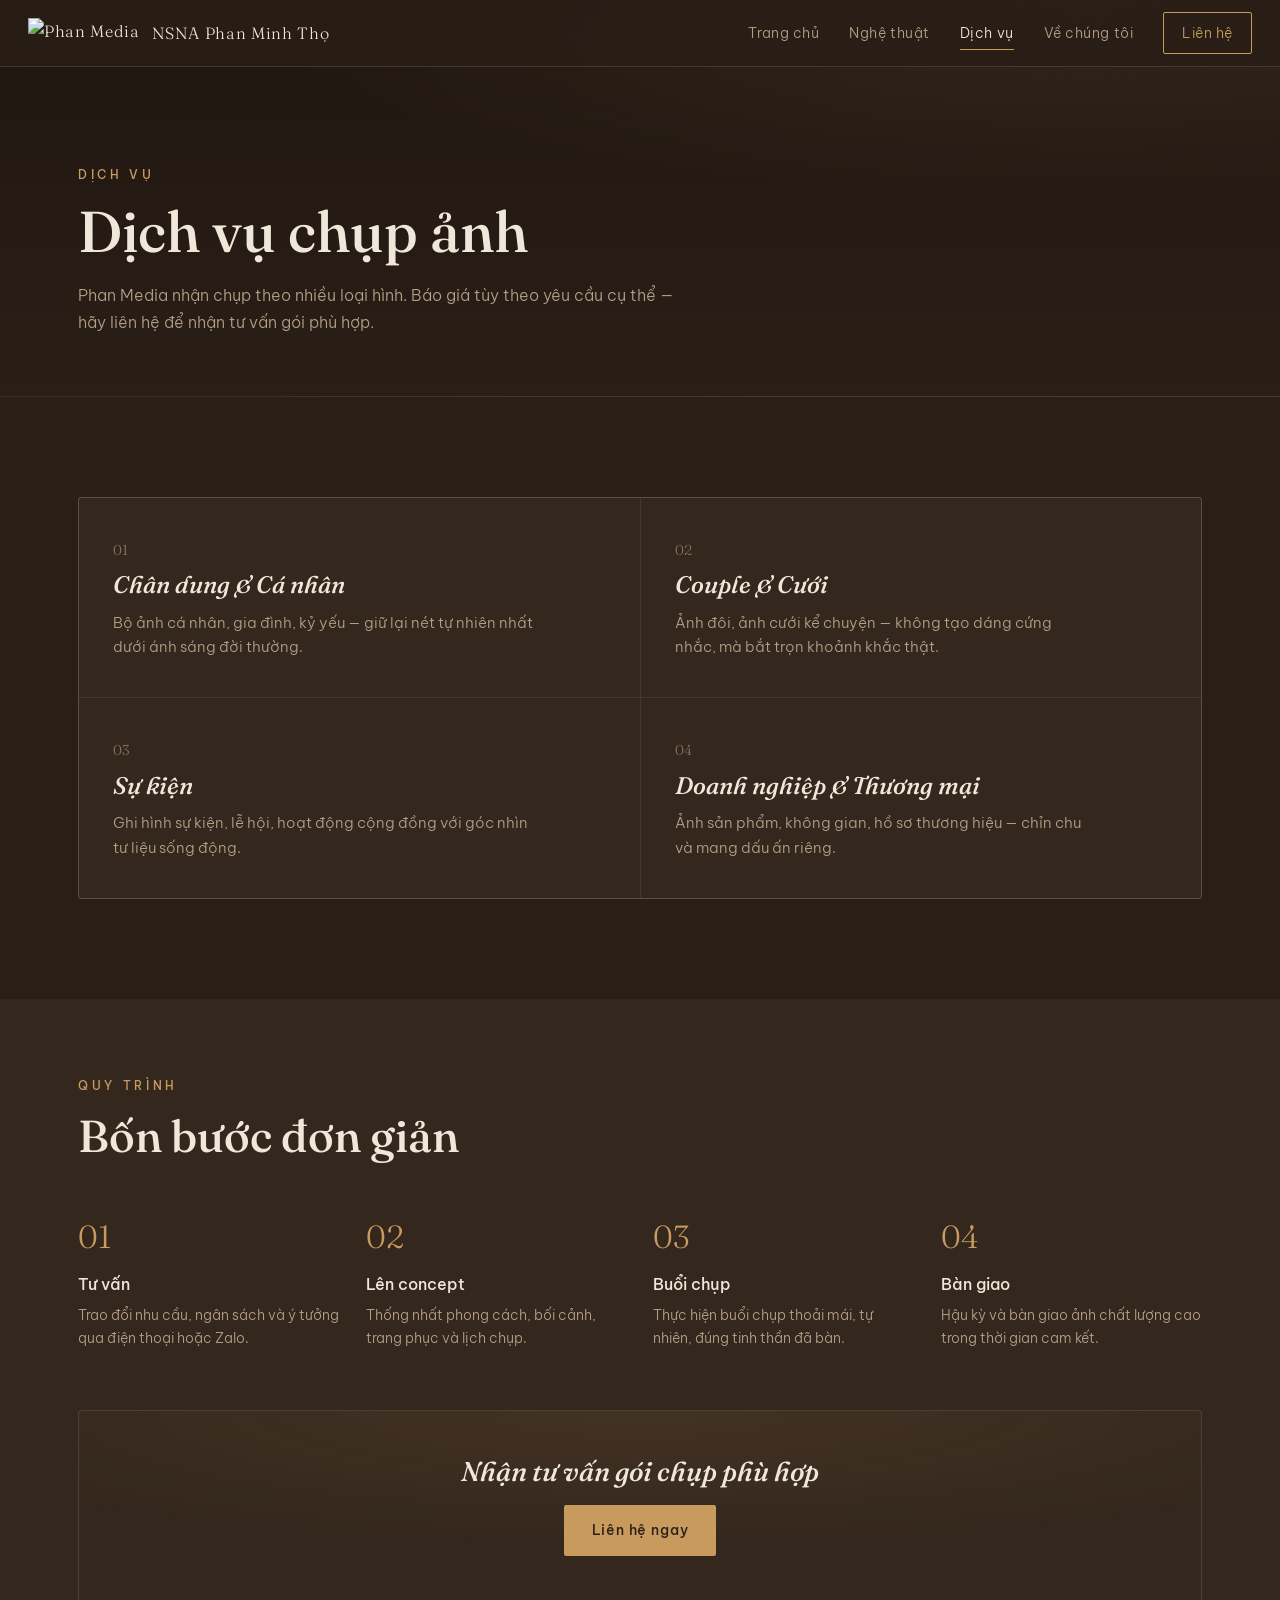
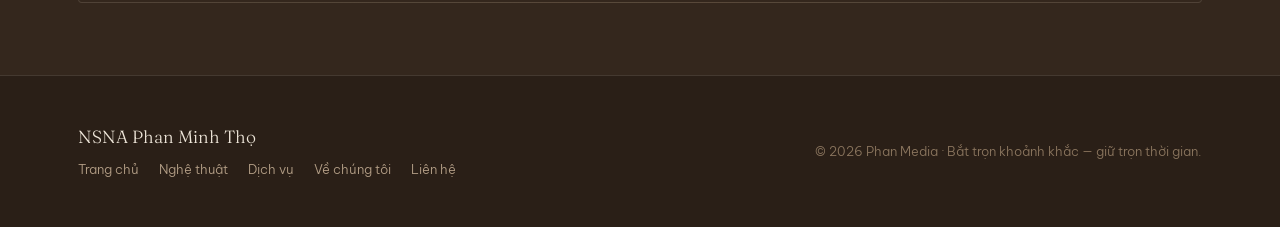
==== dich-vu.html @ a4f82cf8 "Add files via upload" ====
<!DOCTYPE html>
<html lang="vi">
<head>
<meta charset="UTF-8" />
<meta name="viewport" content="width=device-width, initial-scale=1.0" />
<title>Dịch vụ · NSNA Phan Minh Thọ — Phan Media</title>
<meta name="description" content="NSNA Phan Minh Thọ — Phan Media. Nhiếp ảnh nghệ thuật và dịch vụ chụp ảnh: chân dung, cưới, sự kiện, thương mại. Bắt trọn khoảnh khắc, giữ trọn thời gian." />
<meta property="og:title" content="Dịch vụ · NSNA Phan Minh Thọ — Phan Media" />
<meta property="og:description" content="Bắt trọn khoảnh khắc, giữ trọn thời gian." />
<link rel="stylesheet" href="style.css" />
</head>
<body>
<nav class="nav solid" id="nav">
  <a class="brand" href="index.html">
    <img class="brand-logo" src="images/logo.png" alt="Phan Media" />
    <span class="brand-name">NSNA Phan Minh Thọ</span>
  </a>
  <div class="nav-links" id="navLinks">
    <a href="index.html">Trang chủ</a>
    <a href="nghe-thuat.html">Nghệ thuật</a>
    <a href="dich-vu.html" class="active">Dịch vụ</a>
    <a href="ve-chung-toi.html">Về chúng tôi</a>
    <a href="lien-he.html" class="nav-cta">Liên hệ</a>
  </div>
  <button class="burger" id="burger" aria-label="Mở menu" aria-expanded="false"><span></span><span></span><span></span></button>
</nav>
<header class="page-head">
  <div class="wrap">
    <span class="eyebrow">Dịch vụ</span>
    <h1>Dịch vụ chụp ảnh</h1>
    <p>Phan Media nhận chụp theo nhiều loại hình. Báo giá tùy theo yêu cầu cụ thể — hãy liên hệ để nhận tư vấn gói phù hợp.</p>
  </div>
</header>

<section class="section">
  <div class="wrap">
    <div class="svc-grid">
      <div class="svc reveal"><span class="no">01</span><h3>Chân dung &amp; Cá nhân</h3><p>Bộ ảnh cá nhân, gia đình, kỷ yếu — giữ lại nét tự nhiên nhất dưới ánh sáng đời thường.</p></div>
      <div class="svc reveal"><span class="no">02</span><h3>Couple &amp; Cưới</h3><p>Ảnh đôi, ảnh cưới kể chuyện — không tạo dáng cứng nhắc, mà bắt trọn khoảnh khắc thật.</p></div>
      <div class="svc reveal"><span class="no">03</span><h3>Sự kiện</h3><p>Ghi hình sự kiện, lễ hội, hoạt động cộng đồng với góc nhìn tư liệu sống động.</p></div>
      <div class="svc reveal"><span class="no">04</span><h3>Doanh nghiệp &amp; Thương mại</h3><p>Ảnh sản phẩm, không gian, hồ sơ thương hiệu — chỉn chu và mang dấu ấn riêng.</p></div>
    </div>
  </div>
</section>

<section class="section alt tight">
  <div class="wrap">
    <div class="section-head reveal"><span class="eyebrow">Quy trình</span><h2>Bốn bước đơn giản</h2></div>
    <div class="process">
      <div class="step reveal"><div class="n">01</div><h4>Tư vấn</h4><p>Trao đổi nhu cầu, ngân sách và ý tưởng qua điện thoại hoặc Zalo.</p></div>
      <div class="step reveal"><div class="n">02</div><h4>Lên concept</h4><p>Thống nhất phong cách, bối cảnh, trang phục và lịch chụp.</p></div>
      <div class="step reveal"><div class="n">03</div><h4>Buổi chụp</h4><p>Thực hiện buổi chụp thoải mái, tự nhiên, đúng tinh thần đã bàn.</p></div>
      <div class="step reveal"><div class="n">04</div><h4>Bàn giao</h4><p>Hậu kỳ và bàn giao ảnh chất lượng cao trong thời gian cam kết.</p></div>
    </div>
    <div class="cta-band reveal">
      <h3>Nhận tư vấn gói chụp phù hợp</h3>
      <a class="btn btn-primary" href="lien-he.html">Liên hệ ngay</a>
    </div>
  </div>
</section>
<footer class="footer">
  <div class="wrap footer-in">
    <div class="fcol">
      <span class="fb">NSNA Phan Minh Thọ</span>
      <div class="fnav"><a href="index.html">Trang chủ</a><a href="nghe-thuat.html">Nghệ thuật</a><a href="dich-vu.html">Dịch vụ</a><a href="ve-chung-toi.html">Về chúng tôi</a><a href="lien-he.html">Liên hệ</a></div>
    </div>
    <small>© 2026 Phan Media · Bắt trọn khoảnh khắc — giữ trọn thời gian.</small>
  </div>
</footer>
<script src="script.js"></script>
</body>
</html>
---- style.css ----
/* ============================================================
   Phan Media — NSNA Phan Minh Thọ
   Shared stylesheet (dark earth gallery)
   ============================================================ */
@import url('https://fonts.googleapis.com/css2?family=Fraunces:ital,opsz,wght@0,9..144,400;0,9..144,500;0,9..144,600;1,9..144,400&family=Be+Vietnam+Pro:wght@300;400;500;600&display=swap');

:root{
  --ink:#2a1f17;        /* nền nâu đất trầm (Thổ) */
  --ink-2:#34271d;      /* panel nâu */
  --ink-3:#3d2e22;      /* khung ảnh */
  --bone:#efe7da;       /* chữ chính - trắng kem */
  --muted:#b39e86;      /* chữ phụ */
  --muted-2:#8a755e;    /* chữ rất phụ */
  --sand:#c89a5e;       /* nhấn vàng đất */
  --sand-soft:#ddbb86;
  --line:rgba(239,231,218,0.13);
  --line-2:rgba(239,231,218,0.06);
  --maxw:1180px;
  --ease:cubic-bezier(.2,.7,.2,1);
}

*{box-sizing:border-box;}
html{scroll-behavior:smooth;}
body{
  margin:0;background:var(--ink);color:var(--bone);
  font-family:"Be Vietnam Pro",system-ui,"Segoe UI",sans-serif;
  font-weight:300;line-height:1.65;-webkit-font-smoothing:antialiased;overflow-x:hidden;
}
img{max-width:100%;display:block;}
a{color:inherit;text-decoration:none;}
.wrap{max-width:var(--maxw);margin:0 auto;padding:0 28px;}
.eyebrow{font-size:.72rem;letter-spacing:.32em;text-transform:uppercase;color:var(--sand);font-weight:500;}
h1,h2,h3{font-family:"Fraunces",Georgia,serif;font-weight:500;line-height:1.1;margin:0;}

/* ---------------- NAV ---------------- */
.nav{
  position:fixed;top:0;left:0;right:0;z-index:50;
  display:flex;align-items:center;justify-content:space-between;padding:18px 28px;
  transition:background .4s var(--ease),padding .4s var(--ease),border-color .4s var(--ease);
  border-bottom:1px solid transparent;
}
.nav.scrolled,.nav.solid{
  background:rgba(42,31,23,.9);backdrop-filter:blur(12px);
  padding:12px 28px;border-bottom:1px solid var(--line);
}
.brand{display:flex;align-items:center;gap:12px;font-family:"Fraunces",serif;font-size:1.02rem;letter-spacing:.04em;}
.brand-logo{height:30px;width:auto;display:block;}
.brand-name{color:var(--bone);}          /* tất cả một màu trắng kem */
.brand-name b{color:var(--bone);font-weight:600;}
.nav-links{display:flex;gap:30px;align-items:center;}
.nav-links a{font-size:.85rem;letter-spacing:.04em;color:var(--muted);transition:color .25s;position:relative;}
.nav-links a:hover{color:var(--bone);}
.nav-links a.active{color:var(--bone);}
.nav-links a.active::after{
  content:"";position:absolute;left:0;right:0;bottom:-6px;height:1px;background:var(--sand);
}
.nav-cta{
  border:1px solid var(--sand);color:var(--sand)!important;padding:9px 18px;border-radius:2px;
  font-size:.8rem;letter-spacing:.06em;transition:background .25s,color .25s;
}
.nav-cta:hover{background:var(--sand);color:var(--ink)!important;}
.nav-cta.active::after{display:none;}
.burger{display:none;background:none;border:0;cursor:pointer;padding:8px;z-index:60;}
.burger span{display:block;width:24px;height:1.5px;background:var(--bone);margin:5px 0;transition:.3s;}

/* ---------------- BUTTONS ---------------- */
.btn{display:inline-block;padding:14px 28px;border-radius:2px;font-size:.86rem;letter-spacing:.06em;transition:.25s var(--ease);cursor:pointer;}
.btn-primary{background:var(--sand);color:var(--ink);font-weight:500;}
.btn-primary:hover{background:var(--sand-soft);transform:translateY(-2px);}
.btn-ghost{border:1px solid var(--line);color:var(--bone);}
.btn-ghost:hover{border-color:var(--bone);transform:translateY(-2px);}

/* ---------------- HOME HERO ---------------- */
.hero{
  position:relative;min-height:100vh;display:flex;align-items:flex-end;padding:0 0 9vh;
  background:linear-gradient(105deg,rgba(28,20,14,.86) 0%,rgba(28,20,14,.5) 46%,rgba(28,20,14,.12) 100%),
             url('images/hero.jpg') center/cover no-repeat;
}
.hero::after{content:"";position:absolute;inset:0;pointer-events:none;
  background:linear-gradient(180deg,rgba(42,31,23,.15) 0%,rgba(42,31,23,.02) 40%,rgba(42,31,23,.9) 100%);}
.hero-inner{position:relative;z-index:2;}
.hero h1{font-size:clamp(2.6rem,7vw,5.6rem);font-weight:500;letter-spacing:-.01em;margin:.4rem 0 .2rem;color:var(--bone);}
.hero h1 .nsna{display:block;font-family:"Be Vietnam Pro",sans-serif;font-style:normal;
  font-size:.2em;letter-spacing:.34em;font-weight:500;color:var(--bone);margin-bottom:.5rem;}
.hero .slogan{font-family:"Fraunces",serif;font-style:italic;font-weight:400;
  font-size:clamp(1.2rem,2.6vw,1.85rem);color:var(--sand-soft);max-width:24ch;line-height:1.3;margin:.2rem 0 1.4rem;}
.hero p.teaser{color:var(--muted);max-width:46ch;font-size:1rem;margin:0 0 2rem;}
.hero-actions{display:flex;gap:16px;flex-wrap:wrap;}
.scrollcue{position:absolute;bottom:26px;left:50%;transform:translateX(-50%);color:var(--muted-2);
  font-size:.7rem;letter-spacing:.3em;text-transform:uppercase;display:flex;flex-direction:column;align-items:center;gap:8px;}
.scrollcue::after{content:"";width:1px;height:34px;background:linear-gradient(var(--sand),transparent);}

/* ---------------- PAGE HEADER (sub-pages) ---------------- */
.page-head{
  position:relative;padding:160px 0 60px;
  background:radial-gradient(120% 90% at 85% 0%,rgba(200,154,94,.12),transparent 55%),
             linear-gradient(180deg,#1f1610 0%,#2a1f17 100%);
  border-bottom:1px solid var(--line);
}
.page-head h1{font-size:clamp(2.2rem,5vw,3.6rem);margin:14px 0 0;color:var(--bone);}
.page-head p{color:var(--muted);max-width:56ch;margin:18px 0 0;font-size:1.02rem;}

/* ---------------- SECTION SHELL ---------------- */
.section{padding:100px 0;}
.section.tight{padding:72px 0;}
.section-head{max-width:640px;margin-bottom:50px;}
.section-head h2{font-size:clamp(1.8rem,4vw,2.8rem);margin:14px 0 0;}
.section-head p{color:var(--muted);margin:16px 0 0;}
.alt{background:var(--ink-2);}

/* ---------------- WORKS / GALLERY ---------------- */
.works{display:grid;grid-template-columns:repeat(12,1fr);gap:26px;}
.work{position:relative;}
.work-feature{grid-column:span 12;max-width:720px;margin-inline:auto;text-align:center;}
.work-wide{grid-column:span 7;}
.work-tall{grid-column:span 5;}
.ph{position:relative;width:100%;overflow:hidden;border-radius:3px;background:var(--ink-3);border:1px solid var(--line);}
.ph img{width:100%;height:100%;object-fit:cover;display:block;transition:transform .9s var(--ease);}
.work:hover .ph img{transform:scale(1.03);}
.work-feature .ph{aspect-ratio:2048/1474;background:#e9e6e0;}
.work-feature .ph img{object-fit:contain;}
.work-wide .ph{aspect-ratio:3/2;}
.work-tall .ph{aspect-ratio:3/4;}
.work-cap{padding:18px 2px 0;}
.work-cap .t{font-family:"Fraunces",serif;font-size:1.35rem;font-style:italic;color:var(--bone);}
.work-cap .m{margin-top:6px;font-size:.82rem;color:var(--muted);display:flex;gap:10px;align-items:center;flex-wrap:wrap;}
.work-feature .work-cap .m{justify-content:center;}
.award{color:var(--sand);font-weight:500;}
.dot{width:3px;height:3px;border-radius:50%;background:var(--muted-2);}
.cats{margin-top:60px;padding-top:32px;border-top:1px solid var(--line);display:flex;gap:14px 40px;flex-wrap:wrap;align-items:baseline;}
.cats .lbl{font-size:.74rem;letter-spacing:.28em;text-transform:uppercase;color:var(--muted-2);}
.cats span.it{font-family:"Fraunces",serif;font-size:1.25rem;color:var(--muted);}

/* ---------------- PREVIEW CARDS (home) ---------------- */
.previews{display:grid;grid-template-columns:1fr 1fr;gap:26px;}
.preview{display:block;border:1px solid var(--line);border-radius:4px;overflow:hidden;background:var(--ink-2);transition:transform .3s var(--ease),border-color .3s;}
.preview:hover{transform:translateY(-4px);border-color:var(--sand);}
.preview .pimg{aspect-ratio:16/10;overflow:hidden;}
.preview .pimg img{width:100%;height:100%;object-fit:cover;transition:transform .9s var(--ease);}
.preview:hover .pimg img{transform:scale(1.04);}
.preview .pbody{padding:26px 28px;}
.preview .pbody .eyebrow{font-size:.68rem;}
.preview .pbody h3{font-size:1.5rem;margin:10px 0 8px;font-style:italic;}
.preview .pbody p{color:var(--muted);font-size:.92rem;margin:0 0 14px;}
.preview .more{color:var(--sand);font-size:.85rem;letter-spacing:.04em;}

/* feature strip (home) */
.strip{display:grid;grid-template-columns:repeat(3,1fr);gap:18px;margin-top:14px;}
.strip a{position:relative;display:block;aspect-ratio:1/1;overflow:hidden;border-radius:3px;border:1px solid var(--line);}
.strip img{width:100%;height:100%;object-fit:cover;transition:transform .9s var(--ease);}
.strip a:hover img{transform:scale(1.05);}

/* ---------------- ABOUT ---------------- */
.about-grid{display:grid;grid-template-columns:1fr 1.15fr;gap:60px;align-items:start;}
.about-portrait .ph{aspect-ratio:4/5;}
.about-body p{color:var(--muted);margin:0 0 1.1rem;max-width:56ch;}
.about-body p strong{color:var(--bone);font-weight:500;}
.quote{font-family:"Fraunces",serif;font-style:italic;font-size:1.5rem;line-height:1.4;color:var(--sand-soft);
  border-left:2px solid var(--sand);padding-left:22px;margin:32px 0;max-width:34ch;}
.awards-list{list-style:none;margin:38px 0 0;padding:28px 0 0;border-top:1px solid var(--line);}
.awards-list li{display:flex;gap:20px;padding:16px 0;border-bottom:1px solid var(--line-2);align-items:baseline;}
.awards-list .yr{font-family:"Fraunces",serif;color:var(--sand);font-size:1.05rem;min-width:54px;}
.awards-list .d .nm{font-style:italic;font-family:"Fraunces",serif;color:var(--bone);font-size:1.1rem;}
.awards-list .d .ds{font-size:.85rem;color:var(--muted);margin-top:2px;}

/* ---------------- SERVICES ---------------- */
.svc-grid{display:grid;grid-template-columns:repeat(2,1fr);gap:1px;background:var(--line);border:1px solid var(--line);border-radius:3px;overflow:hidden;}
.svc{background:var(--ink-2);padding:38px 34px;transition:background .3s;}
.svc:hover{background:var(--ink-3);}
.svc .no{font-family:"Fraunces",serif;color:var(--muted-2);font-size:.9rem;}
.svc h3{font-size:1.5rem;margin:10px 0 12px;font-style:italic;}
.svc p{color:var(--muted);font-size:.92rem;margin:0;max-width:42ch;}
.process{display:grid;grid-template-columns:repeat(4,1fr);gap:26px;margin-top:14px;}
.step .n{font-family:"Fraunces",serif;font-size:2rem;color:var(--sand);}
.step h4{font-family:"Be Vietnam Pro",sans-serif;font-size:1rem;font-weight:500;margin:8px 0 6px;color:var(--bone);}
.step p{color:var(--muted);font-size:.88rem;margin:0;}
.cta-band{margin-top:60px;padding:46px;border:1px solid var(--line);border-radius:4px;text-align:center;
  background:radial-gradient(120% 120% at 50% 0%,rgba(200,154,94,.1),transparent 60%);}
.cta-band h3{font-size:1.7rem;font-style:italic;margin-bottom:18px;}

/* ---------------- CONTACT ---------------- */
.contact-grid{display:grid;grid-template-columns:1.1fr .9fr;gap:60px;align-items:start;}
.field{margin-bottom:20px;}
.field label{display:block;font-size:.78rem;letter-spacing:.1em;text-transform:uppercase;color:var(--muted);margin-bottom:8px;}
.field input,.field select,.field textarea{width:100%;background:transparent;border:0;border-bottom:1px solid var(--line);
  color:var(--bone);font-family:inherit;font-size:.98rem;padding:10px 0;transition:border-color .25s;}
.field input:focus,.field select:focus,.field textarea:focus{outline:none;border-color:var(--sand);}
.field select option{background:var(--ink-2);color:var(--bone);}
.field textarea{resize:vertical;min-height:90px;}
.form-actions{margin-top:14px;}
.info-block{margin-bottom:30px;}
.info-block .k{font-size:.74rem;letter-spacing:.24em;text-transform:uppercase;color:var(--muted-2);margin-bottom:8px;}
.info-block .v{font-size:1.05rem;}
.info-block .v a{color:var(--bone);transition:color .25s;}
.info-block .v a:hover{color:var(--sand);}
.socials{display:flex;gap:22px;margin-top:6px;flex-wrap:wrap;}
.socials a{font-size:.85rem;letter-spacing:.05em;color:var(--muted);border-bottom:1px solid var(--line);padding-bottom:3px;transition:.25s;}
.socials a:hover{color:var(--sand);border-color:var(--sand);}

/* ---------------- FOOTER ---------------- */
.footer{border-top:1px solid var(--line);padding:46px 0;margin-top:0;}
.footer-in{display:flex;justify-content:space-between;align-items:center;gap:24px;flex-wrap:wrap;}
.footer .fcol{display:flex;flex-direction:column;gap:8px;}
.footer .fb{font-family:"Fraunces",serif;font-size:1.1rem;color:var(--bone);}
.footer .fnav{display:flex;gap:20px;flex-wrap:wrap;}
.footer .fnav a{font-size:.84rem;color:var(--muted);transition:color .25s;}
.footer .fnav a:hover{color:var(--sand);}
.footer small{color:var(--muted-2);font-size:.8rem;}

/* ---------------- TOAST ---------------- */
.toast{position:fixed;left:50%;bottom:30px;transform:translateX(-50%) translateY(20px);background:var(--sand);color:var(--ink);
  padding:13px 24px;border-radius:3px;font-size:.88rem;font-weight:500;opacity:0;pointer-events:none;transition:.4s var(--ease);
  z-index:80;box-shadow:0 10px 30px rgba(0,0,0,.4);max-width:90vw;text-align:center;}
.toast.show{opacity:1;transform:translateX(-50%) translateY(0);}

/* ---------------- REVEAL ---------------- */
.reveal{opacity:0;transform:translateY(26px);transition:opacity .8s var(--ease),transform .8s var(--ease);}
.reveal.in{opacity:1;transform:none;}

/* ---------------- RESPONSIVE ---------------- */
@media (max-width:860px){
  .nav-links{position:fixed;inset:0 0 0 auto;width:min(80vw,320px);background:var(--ink-2);flex-direction:column;
    justify-content:center;gap:24px;padding:40px;transform:translateX(100%);transition:transform .4s var(--ease);border-left:1px solid var(--line);}
  .nav-links.open{transform:translateX(0);}
  .nav-links a{font-size:1.05rem;}
  .burger{display:block;}
  .previews,.about-grid,.contact-grid,.svc-grid{grid-template-columns:1fr;}
  .process{grid-template-columns:1fr 1fr;}
  .work-wide,.work-tall{grid-column:span 12;}
  .work-wide .ph{aspect-ratio:3/2;}
  .work-tall .ph{aspect-ratio:3/4;}
  .work-feature{max-width:none;}              /* điện thoại: ảnh Phía sau điểm số full khổ */
  .section{padding:72px 0;}
  .page-head{padding:130px 0 48px;}
}
@media (max-width:520px){
  .strip{grid-template-columns:1fr 1fr;}
  .process{grid-template-columns:1fr;}
  .brand-name{font-size:.92rem;}
}
@media (prefers-reduced-motion:reduce){
  html{scroll-behavior:auto;}
  .reveal{opacity:1;transform:none;transition:none;}
  *{animation:none!important;}
}
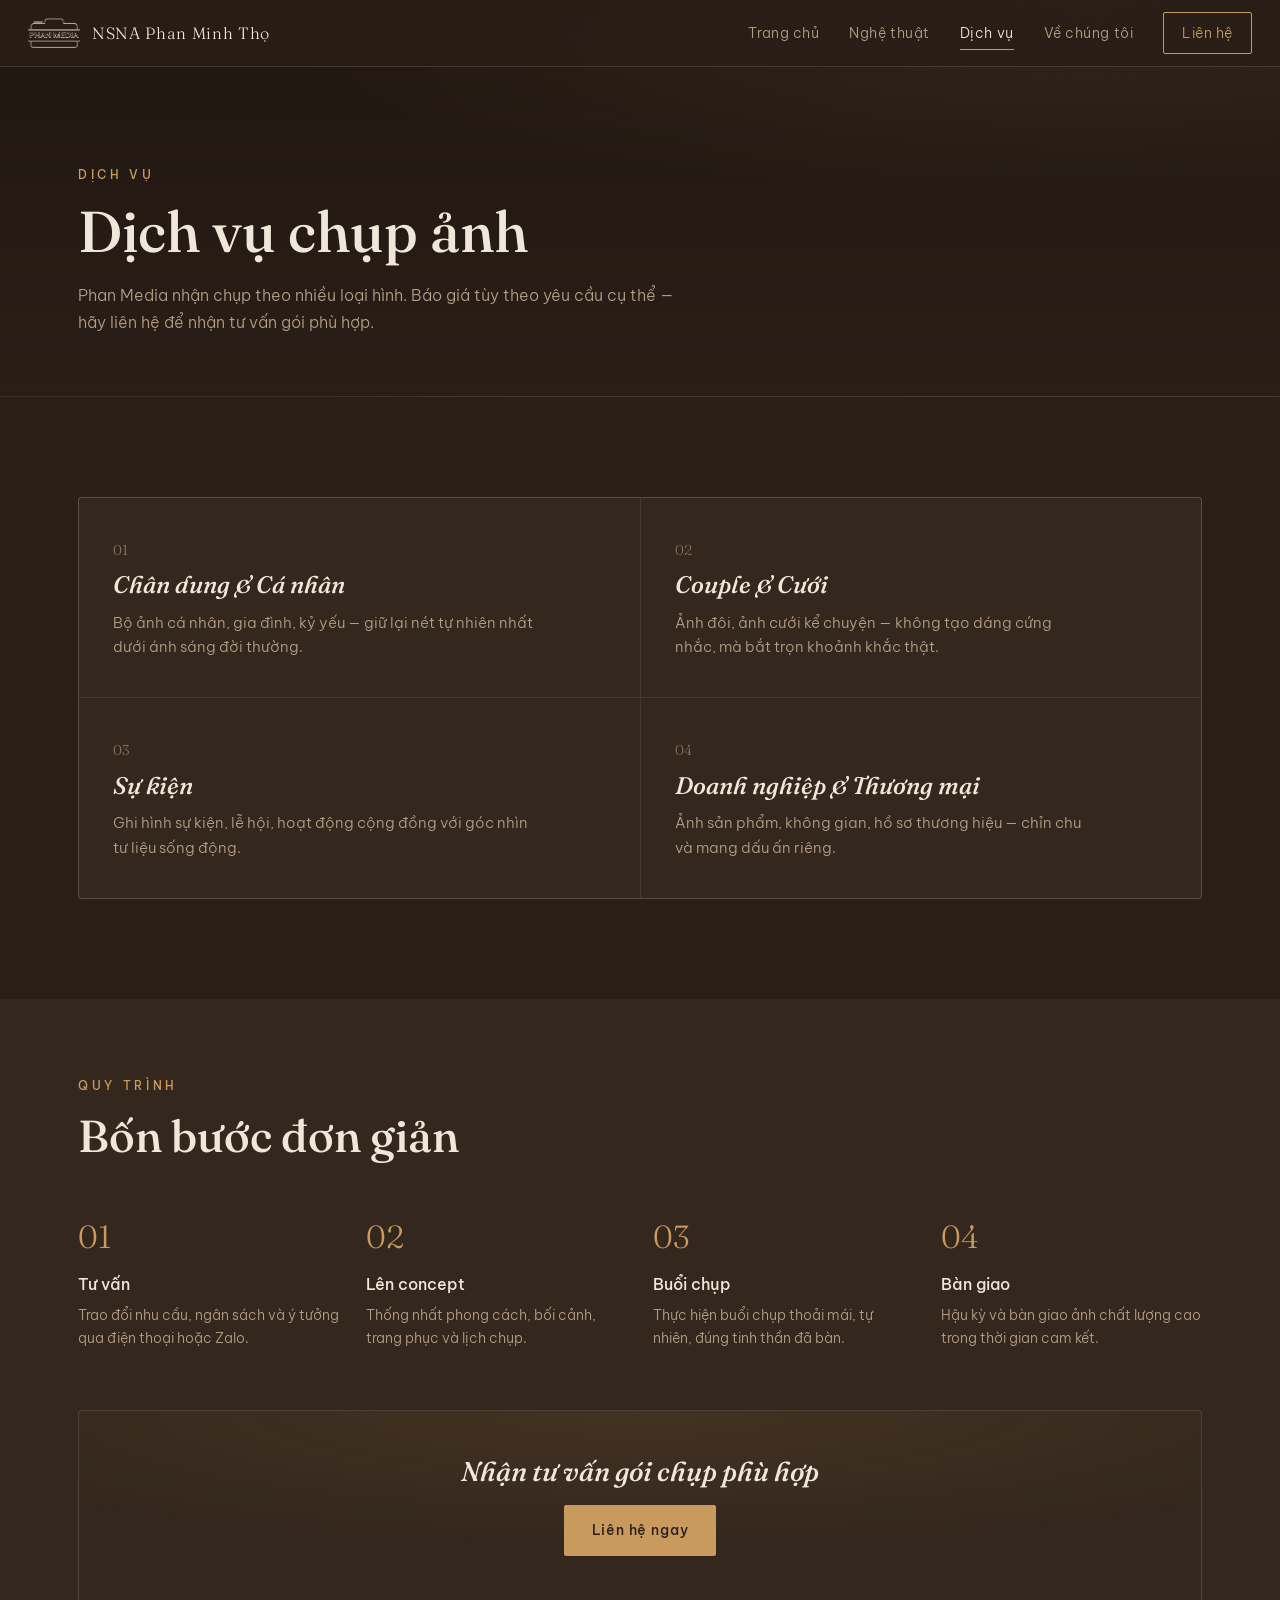
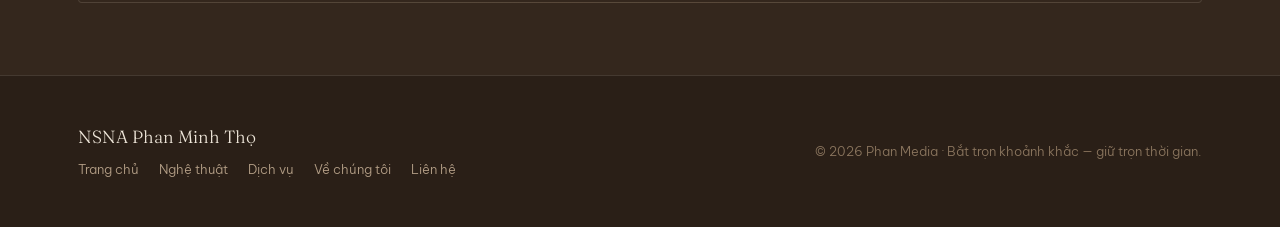
==== commit ba7a09b5: "Add files via upload" ====
--- a/dich-vu.html
+++ b/dich-vu.html
@@ -12,7 +12,7 @@
 <body>
 <nav class="nav solid" id="nav">
   <a class="brand" href="index.html">
-    <img class="brand-logo" src="images/logo.png" alt="Phan Media" />
+    <img class="brand-logo" src="logo.png" alt="Phan Media" />
     <span class="brand-name">NSNA Phan Minh Thọ</span>
   </a>
   <div class="nav-links" id="navLinks">
--- a/style.css
+++ b/style.css
@@ -74,7 +74,7 @@
 .hero{
   position:relative;min-height:100vh;display:flex;align-items:flex-end;padding:0 0 9vh;
   background:linear-gradient(105deg,rgba(28,20,14,.86) 0%,rgba(28,20,14,.5) 46%,rgba(28,20,14,.12) 100%),
-             url('images/hero.jpg') center/cover no-repeat;
+             url('hero.jpg') center/cover no-repeat;
 }
 .hero::after{content:"";position:absolute;inset:0;pointer-events:none;
   background:linear-gradient(180deg,rgba(42,31,23,.15) 0%,rgba(42,31,23,.02) 40%,rgba(42,31,23,.9) 100%);}
